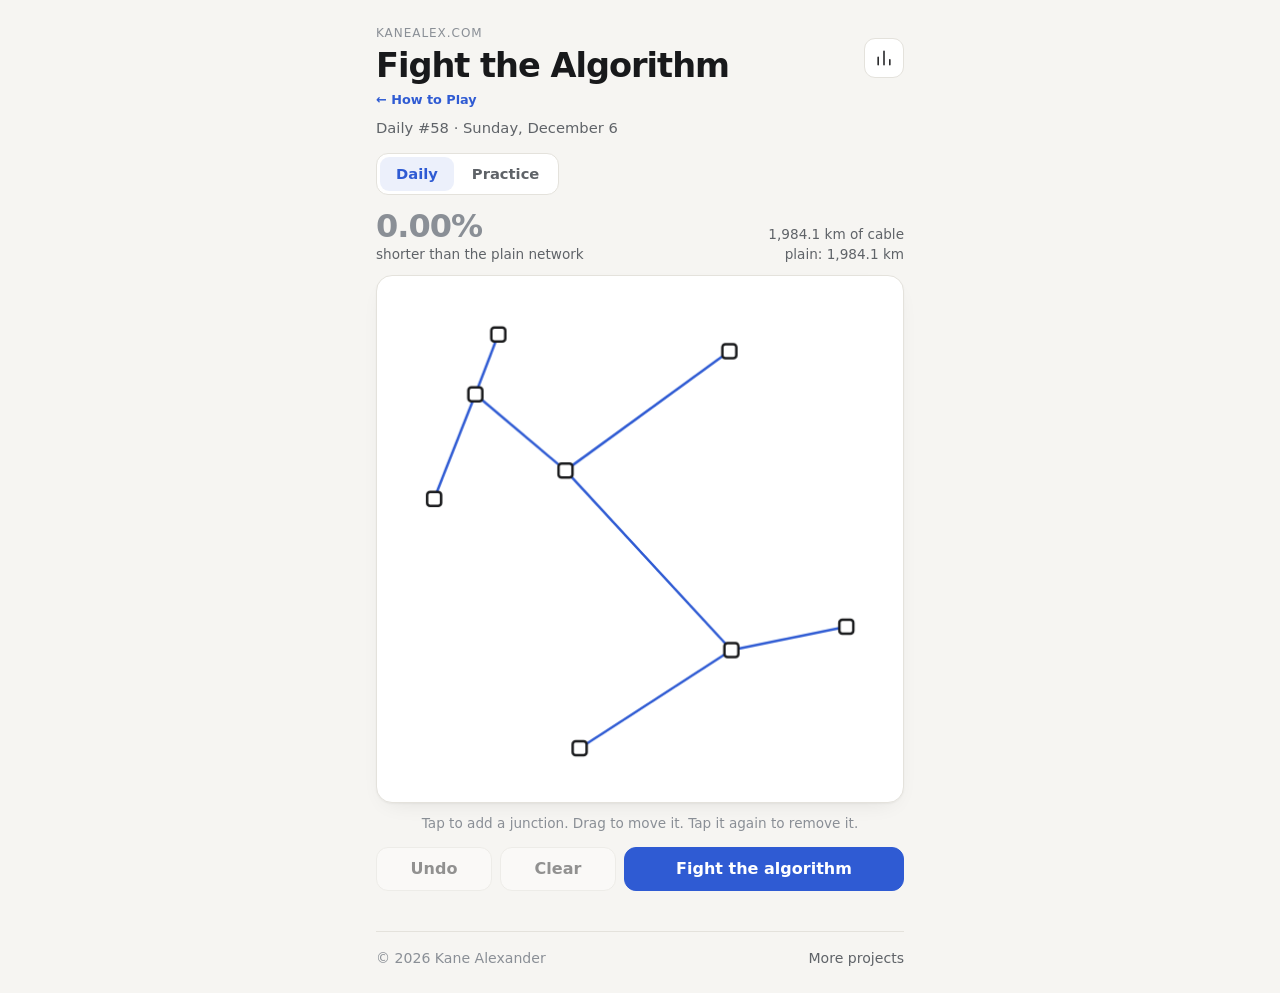
==== play.html @ f583071f "Add Semantic Drift style How to Play link to the game Co-Authored-By: Claude Opus 5.5 (1M context) <" ====
<!doctype html>
<html lang="en">
<head>
<meta charset="utf-8">
<meta name="viewport" content="width=device-width, initial-scale=1, viewport-fit=cover">
<title>Fight the Algorithm</title>
<meta name="description" content="A daily puzzle: connect the towns with as little cable as you can, then see if you beat a genetic algorithm.">
<link rel="canonical" href="https://fight.kanealex.com/play.html">
<meta name="theme-color" content="#f6f5f2" media="(prefers-color-scheme: light)">
<meta name="theme-color" content="#111214" media="(prefers-color-scheme: dark)">
<meta property="og:type" content="website">
<meta property="og:url" content="https://fight.kanealex.com/">
<meta property="og:title" content="Fight the Algorithm">
<meta property="og:description" content="Connect the towns with less cable than a genetic algorithm. A new puzzle every day.">
<meta name="twitter:card" content="summary">
<meta name="twitter:title" content="Fight the Algorithm">
<meta name="twitter:description" content="Connect the towns with less cable than a genetic algorithm. A new puzzle every day.">
<link rel="icon" href="data:image/svg+xml,%3Csvg xmlns='http://www.w3.org/2000/svg' viewBox='0 0 64 64'%3E%3Crect width='64' height='64' rx='16' fill='%232f5bd3'/%3E%3Cg stroke='%23fff' stroke-width='4' stroke-linecap='round'%3E%3Cpath d='M32 34L16 18M32 34L48 18M32 34V50'/%3E%3C/g%3E%3Ccircle cx='32' cy='34' r='5' fill='%23fff'/%3E%3C/svg%3E">
<link rel="stylesheet" href="style.css">
</head>
<body>
<main>
  <header class="top">
    <div>
      <a class="home" href="https://kanealex.com">kanealex.com</a>
      <h1>Fight the Algorithm</h1>
      <a href="index.html" id="howToPlayLink">&larr; How to Play</a>
      <p class="sub" id="subtitle">&nbsp;</p>
    </div>
    <div class="top-actions">
      <button class="icon-btn" id="statsBtn" aria-label="Statistics" title="Statistics">
        <svg viewBox="0 0 24 24"><path d="M5 20V11M12 20V4M19 20v-6"/></svg>
      </button>
    </div>
  </header>

  <nav class="modes" role="tablist" aria-label="Mode">
    <button role="tab" id="modeDaily" aria-selected="true">Daily</button>
    <button role="tab" id="modePractice" aria-selected="false">Practice</button>
  </nav>

  <section class="score" aria-live="polite">
    <div class="score-main">
      <span class="score-value" id="scoreValue">0.00%</span>
      <span class="score-label" id="scoreLabel">shorter than the plain network</span>
    </div>
    <div class="score-side" id="scoreSide"></div>
  </section>

  <div class="board-wrap">
    <canvas id="board" aria-label="Puzzle board. Tap to add a junction, drag to move it, tap it again to remove it."></canvas>
  </div>

  <p class="hint" id="hint">Tap to add a junction. Drag to move it. Tap it again to remove it.</p>

  <div class="controls" id="playControls">
    <button class="btn" id="undoBtn">Undo</button>
    <button class="btn" id="clearBtn">Clear</button>
    <button class="btn primary" id="fightBtn">Fight the algorithm</button>
  </div>

  <section class="result" id="result" hidden>
    <h2 id="resultTitle"></h2>
    <div class="versus">
      <div class="side you"><span class="who">Your cable</span><span class="pct" id="youLen"></span><span class="sub-pct" id="youPct"></span></div>
      <div class="side algo"><span class="who">Algorithm's cable</span><span class="pct" id="algoLen"></span><span class="sub-pct" id="algoPct"></span></div>
    </div>
    <canvas id="chart" height="90" aria-hidden="true"></canvas>
    <p class="best" id="bestKnown"></p>
    <div class="views" role="group" aria-label="Show network">
      <button id="viewYou" aria-pressed="false">Yours</button>
      <button id="viewAlgo" aria-pressed="true">Algorithm</button>
    </div>
    <div class="controls">
      <button class="btn primary" id="shareBtn">Share result</button>
      <button class="btn" id="nextBtn" hidden>New puzzle</button>
    </div>
    <p class="next-daily" id="nextDaily"></p>
  </section>

  <footer>
    <span>&copy; <span id="year">2026</span> Kane Alexander</span>
    <a href="https://kanealex.com">More projects</a>
  </footer>
</main>

<dialog id="statsDialog">
  <form method="dialog">
    <h2>Statistics</h2>
    <div class="stats" id="stats"></div>
    <p class="muted small">Daily puzzles only. Saved on this device.</p>
    <button class="btn primary" value="close">Close</button>
  </form>
</dialog>

<div class="toast" id="toast" role="status" hidden></div>

<script type="module" src="js/app.js"></script>
<script data-goatcounter="https://kanealex.goatcounter.com/count" async src="//gc.zgo.at/count.js"></script>
</body>
</html>
---- style.css ----
:root {
  --bg: #f6f5f2; --fg: #18191b; --muted: #5f6368; --faint: #8a8f96;
  --card: #ffffff; --border: #e4e2dc; --border-strong: #d2cfc7;
  --accent: #2f5bd3; --accent-soft: rgba(47, 91, 211, .09);
  --algo: #d0661f; --algo-soft: rgba(208, 102, 31, .1);
  --win: #1f8a4c; --lose: #c2412d;
  --board: #ffffff; --line: #18191b; --ghost: rgba(24, 25, 27, .16);
  --shadow: 0 1px 2px rgba(0,0,0,.04), 0 8px 24px -12px rgba(0,0,0,.12);
}
@media (prefers-color-scheme: dark) {
  :root {
    --bg: #111214; --fg: #ececec; --muted: #a2a6ad; --faint: #757a82;
    --card: #191b1e; --border: #26292d; --border-strong: #353a40;
    --accent: #84a6ff; --accent-soft: rgba(132, 166, 255, .1);
    --algo: #f0965a; --algo-soft: rgba(240, 150, 90, .12);
    --win: #5fcf8e; --lose: #ff8a75;
    --board: #191b1e; --line: #ececec; --ghost: rgba(236, 236, 236, .16);
    --shadow: 0 1px 2px rgba(0,0,0,.3), 0 12px 32px -16px rgba(0,0,0,.6);
  }
}
* { box-sizing: border-box; }
[hidden] { display: none !important; }
html { -webkit-text-size-adjust: 100%; }
body {
  margin: 0; background: var(--bg); color: var(--fg);
  font: 16px/1.5 system-ui, -apple-system, "Segoe UI", Roboto, sans-serif;
  -webkit-font-smoothing: antialiased;
}
a { color: var(--accent); }
button { font: inherit; color: inherit; }
main {
  max-width: 560px; margin: 0 auto;
  padding: max(20px, env(safe-area-inset-top)) 16px max(24px, env(safe-area-inset-bottom));
}

.top { display: flex; justify-content: space-between; align-items: flex-start; gap: 12px; margin-bottom: 14px; }
.home {
  font-size: .75rem; letter-spacing: .08em; text-transform: uppercase;
  color: var(--faint); text-decoration: none;
}
.home:hover { color: var(--fg); }
h1 { font-size: clamp(1.6rem, 6vw, 2.1rem); line-height: 1.1; margin: 4px 0 2px; letter-spacing: -0.03em; }
#howToPlayLink { display: inline-block; margin: 2px 0 8px; font-size: .8rem; font-weight: 700; color: var(--accent); text-decoration: none; }
#howToPlayLink:hover { text-decoration: underline; }
.sub { margin: 0; color: var(--muted); font-size: .92rem; }
.top-actions { display: flex; gap: 6px; padding-top: 18px; }
.icon-btn {
  width: 40px; height: 40px; border-radius: 11px; border: 1px solid var(--border);
  background: var(--card); display: grid; place-items: center; cursor: pointer; color: inherit;
}
.icon-btn:hover { border-color: var(--border-strong); }
.icon-btn svg { width: 20px; height: 20px; fill: none; stroke: currentColor; stroke-width: 1.8; stroke-linecap: round; stroke-linejoin: round; }

.modes {
  display: inline-flex; padding: 3px; gap: 2px; margin-bottom: 14px;
  background: var(--card); border: 1px solid var(--border); border-radius: 12px;
}
.modes button {
  border: 0; background: none; padding: 6px 16px; border-radius: 9px; cursor: pointer;
  color: var(--muted); font-size: .92rem; font-weight: 600;
}
.modes button[aria-selected="true"] { background: var(--accent-soft); color: var(--accent); }

.score { display: flex; justify-content: space-between; align-items: flex-end; gap: 12px; margin-bottom: 10px; min-height: 52px; }
.score-main { display: flex; flex-direction: column; }
.score-value { font-size: 2rem; font-weight: 700; letter-spacing: -0.03em; line-height: 1.1; font-variant-numeric: tabular-nums; }
.score-label, .score-side { color: var(--muted); font-size: .85rem; }
.score-side { white-space: nowrap; }
.score-side { text-align: right; font-variant-numeric: tabular-nums; }

.board-wrap { position: relative; }
#board {
  display: block; width: 100%; aspect-ratio: 1; border-radius: 16px;
  background: var(--board); border: 1px solid var(--border); box-shadow: var(--shadow);
  touch-action: none; cursor: crosshair; user-select: none; -webkit-user-select: none;
}
#board.locked { cursor: default; }
.hint { color: var(--faint); font-size: .85rem; margin: 10px 0 14px; text-align: center; min-height: 1.3em; }

.controls { display: flex; gap: 8px; flex-wrap: wrap; }
.btn {
  flex: 1 1 auto; min-height: 44px; padding: 0 16px; border-radius: 12px; cursor: pointer;
  border: 1px solid var(--border); background: var(--card); font-weight: 600;
}
.btn:hover { border-color: var(--border-strong); }
.btn.primary { background: var(--accent); border-color: var(--accent); color: #fff; flex-grow: 2; }
@media (prefers-color-scheme: dark) { .btn.primary { color: #0d1020; } }
.btn:disabled { opacity: .45; cursor: default; }

.result {
  margin-top: 14px; padding: 18px; border-radius: 16px;
  background: var(--card); border: 1px solid var(--border); box-shadow: var(--shadow);
}
.result h2 { margin: 0 0 12px; font-size: 1.3rem; letter-spacing: -0.02em; }
.result h2.win { color: var(--win); }
.result h2.lose { color: var(--lose); }
.versus { display: grid; grid-template-columns: 1fr 1fr; gap: 10px; margin-bottom: 12px; }
.side { padding: 10px 12px; border-radius: 12px; display: flex; flex-direction: column; }
.side.you { background: var(--accent-soft); }
.side.algo { background: var(--algo-soft); }
.who { font-size: .8rem; color: var(--muted); font-weight: 600; }
.side .pct { font-size: 1.4rem; font-weight: 700; font-variant-numeric: tabular-nums; }
.side .sub-pct { font-size: .8rem; color: var(--muted); font-variant-numeric: tabular-nums; }
.side.lead { box-shadow: inset 0 0 0 2px currentColor; }
.side.you.lead { color: var(--accent); }
.side.algo.lead { color: var(--algo); }
.side.you .pct { color: var(--accent); }
.side.algo .pct { color: var(--algo); }
#chart { display: block; width: 100%; height: 90px; }
.best { color: var(--muted); font-size: .85rem; margin: 8px 0 12px; }
.views { display: inline-flex; gap: 2px; padding: 3px; border: 1px solid var(--border); border-radius: 11px; margin-bottom: 14px; }
.views button { border: 0; background: none; padding: 4px 14px; border-radius: 8px; cursor: pointer; color: var(--muted); font-size: .88rem; font-weight: 600; }
.views button[aria-pressed="true"] { background: var(--bg); color: var(--fg); }
.next-daily { color: var(--faint); font-size: .85rem; margin: 12px 0 0; text-align: center; }
.next-daily:empty { display: none; }

footer {
  margin-top: 40px; padding-top: 16px; border-top: 1px solid var(--border);
  display: flex; justify-content: space-between; gap: 8px; color: var(--faint); font-size: .88rem;
}
footer a { color: var(--muted); text-decoration: none; }
footer a:hover { color: var(--fg); text-decoration: underline; }

dialog {
  width: min(480px, calc(100vw - 32px)); max-height: calc(100dvh - 48px); overflow: auto;
  border: 1px solid var(--border); border-radius: 16px; padding: 22px;
  background: var(--card); color: var(--fg); box-shadow: var(--shadow);
}
dialog::backdrop { background: rgba(0, 0, 0, .45); }
dialog h2 { margin: 0 0 10px; font-size: 1.25rem; }
dialog h3 { margin: 18px 0 6px; font-size: 1rem; }
dialog p { margin: 0 0 10px; color: var(--muted); font-size: .95rem; }
dialog .btn { width: 100%; margin-top: 8px; }
.stats { display: grid; grid-template-columns: repeat(4, 1fr); gap: 8px; margin: 6px 0 14px; text-align: center; }
.stats b { display: block; font-size: 1.6rem; font-variant-numeric: tabular-nums; }
.stats span { font-size: .75rem; color: var(--muted); }
.muted { color: var(--muted); }
.small { font-size: .82rem; }

.toast {
  position: fixed; left: 50%; bottom: max(24px, env(safe-area-inset-bottom)); transform: translateX(-50%);
  background: var(--fg); color: var(--bg); padding: 8px 16px; border-radius: 999px; font-size: .9rem; font-weight: 600;
}

:focus-visible { outline: 2px solid var(--accent); outline-offset: 2px; }
@media (prefers-reduced-motion: reduce) { * { transition: none !important; } }
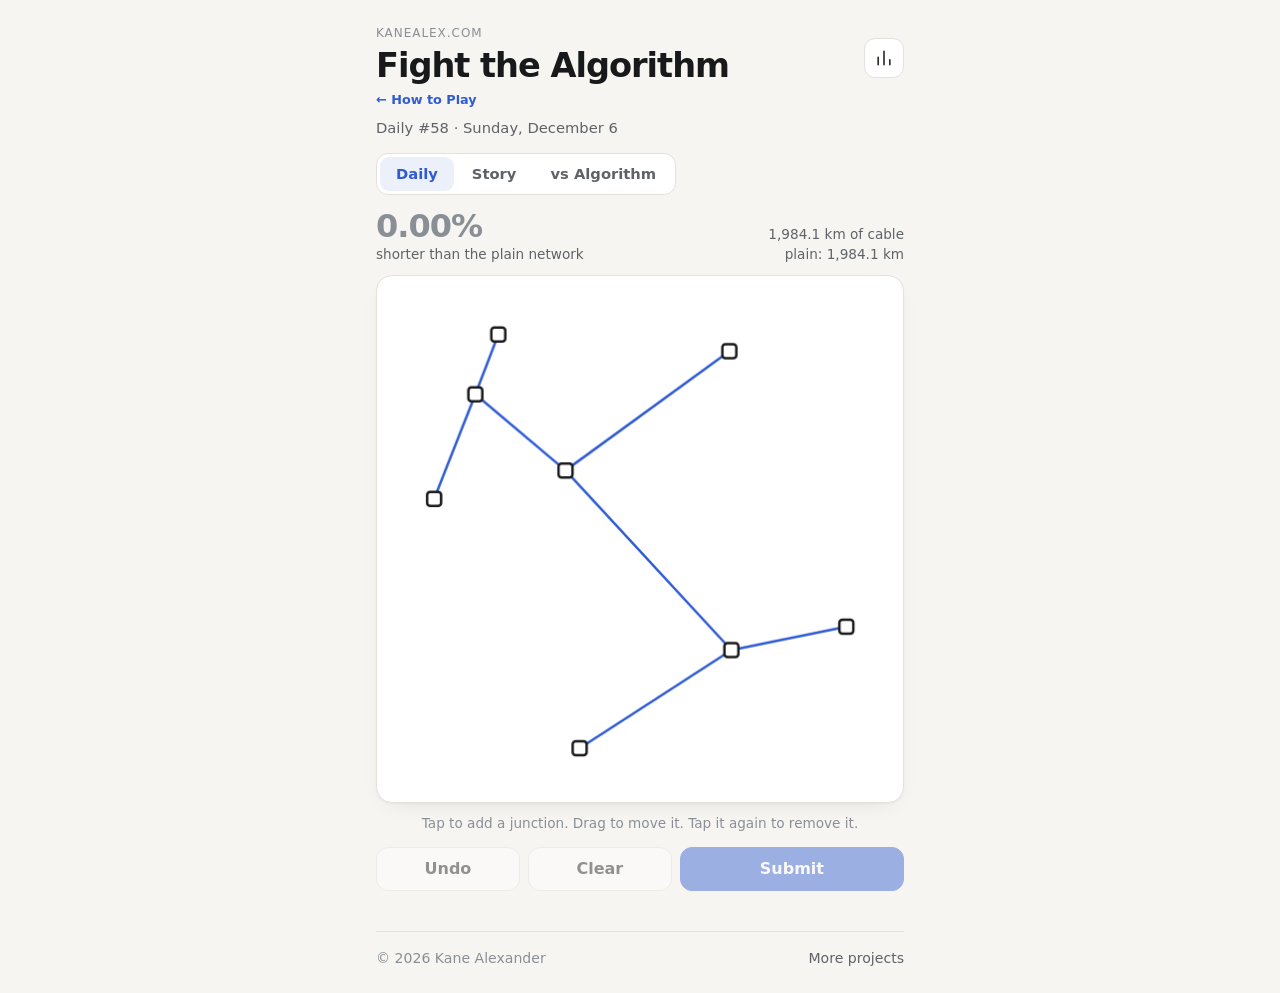
==== commit ce39bbc4: "Three modes: Daily (ranked), Story (24 levels), vs Algorithm (3 difficulties) Co-Authored-By: Claude" ====
--- a/play.html
+++ b/play.html
@@ -35,9 +35,30 @@
   </header>
 
   <nav class="modes" role="tablist" aria-label="Mode">
-    <button role="tab" id="modeDaily" aria-selected="true">Daily</button>
-    <button role="tab" id="modePractice" aria-selected="false">Practice</button>
+    <button role="tab" id="modeDaily" data-mode="daily" aria-selected="true">Daily</button>
+    <button role="tab" id="modeStory" data-mode="story" aria-selected="false">Story</button>
+    <button role="tab" id="modeVersus" data-mode="versus" aria-selected="false">vs Algorithm</button>
   </nav>
+
+  <section class="mode-bar" id="storyBar" hidden>
+    <div class="mode-bar-main">
+      <span class="level-name" id="levelName"></span>
+      <span class="goal" id="goalText"></span>
+    </div>
+    <div class="mode-bar-side">
+      <span class="stars" id="levelStars" aria-label="Stars"></span>
+      <button class="btn small" id="levelsBtn">Levels</button>
+    </div>
+  </section>
+
+  <section class="mode-bar" id="versusBar" hidden>
+    <div class="segmented" role="group" aria-label="Algorithm difficulty" id="difficulty">
+      <button data-difficulty="easy">Easy</button>
+      <button data-difficulty="normal">Normal</button>
+      <button data-difficulty="hard">Hard</button>
+    </div>
+    <button class="btn small" id="newPuzzleBtn">New puzzle</button>
+  </section>
 
   <section class="score" aria-live="polite">
     <div class="score-main">
@@ -53,27 +74,31 @@
 
   <p class="hint" id="hint">Tap to add a junction. Drag to move it. Tap it again to remove it.</p>
 
+  <div class="banner" id="storyBanner" hidden></div>
+
   <div class="controls" id="playControls">
     <button class="btn" id="undoBtn">Undo</button>
     <button class="btn" id="clearBtn">Clear</button>
-    <button class="btn primary" id="fightBtn">Fight the algorithm</button>
+    <button class="btn primary" id="primaryBtn">Submit</button>
   </div>
 
   <section class="result" id="result" hidden>
     <h2 id="resultTitle"></h2>
+    <p class="result-sub" id="resultSub"></p>
+    <div class="meter" id="meter" hidden><div class="meter-fill" id="meterFill"></div></div>
     <div class="versus">
       <div class="side you"><span class="who">Your cable</span><span class="pct" id="youLen"></span><span class="sub-pct" id="youPct"></span></div>
-      <div class="side algo"><span class="who">Algorithm's cable</span><span class="pct" id="algoLen"></span><span class="sub-pct" id="algoPct"></span></div>
+      <div class="side other" id="otherSide"><span class="who" id="otherWho"></span><span class="pct" id="otherLen"></span><span class="sub-pct" id="otherPct"></span></div>
     </div>
     <canvas id="chart" height="90" aria-hidden="true"></canvas>
     <p class="best" id="bestKnown"></p>
     <div class="views" role="group" aria-label="Show network">
       <button id="viewYou" aria-pressed="false">Yours</button>
-      <button id="viewAlgo" aria-pressed="true">Algorithm</button>
+      <button id="viewOther" aria-pressed="true"></button>
     </div>
     <div class="controls">
       <button class="btn primary" id="shareBtn">Share result</button>
-      <button class="btn" id="nextBtn" hidden>New puzzle</button>
+      <button class="btn" id="againBtn" hidden>New puzzle</button>
     </div>
     <p class="next-daily" id="nextDaily"></p>
   </section>
@@ -87,12 +112,25 @@
 <dialog id="statsDialog">
   <form method="dialog">
     <h2>Statistics</h2>
-    <div class="stats" id="stats"></div>
-    <p class="muted small">Daily puzzles only. Saved on this device.</p>
+    <h3>Daily</h3>
+    <div class="stats" id="dailyStats"></div>
+    <h3>Story</h3>
+    <div class="stats" id="storyStats"></div>
+    <h3>vs Algorithm</h3>
+    <div class="stats" id="versusStats"></div>
+    <p class="muted small">Saved on this device.</p>
     <button class="btn primary" value="close">Close</button>
   </form>
 </dialog>
 
+<dialog id="levelsDialog">
+  <form method="dialog">
+    <h2>Story levels</h2>
+    <p>Meet each level's goal to unlock the next. Get closer to the best known network for more stars.</p>
+    <div class="levels" id="levelGrid"></div>
+    <button class="btn" value="close">Close</button>
+  </form>
+</dialog>
 <div class="toast" id="toast" role="status" hidden></div>
 
 <script type="module" src="js/app.js"></script>
--- a/style.css
+++ b/style.css
@@ -3,7 +3,7 @@
   --card: #ffffff; --border: #e4e2dc; --border-strong: #d2cfc7;
   --accent: #2f5bd3; --accent-soft: rgba(47, 91, 211, .09);
   --algo: #d0661f; --algo-soft: rgba(208, 102, 31, .1);
-  --win: #1f8a4c; --lose: #c2412d;
+  --win: #1f8a4c; --win-soft: rgba(31, 138, 76, .1); --lose: #c2412d; --star: #e0a100;
   --board: #ffffff; --line: #18191b; --ghost: rgba(24, 25, 27, .16);
   --shadow: 0 1px 2px rgba(0,0,0,.04), 0 8px 24px -12px rgba(0,0,0,.12);
 }
@@ -13,7 +13,7 @@
     --card: #191b1e; --border: #26292d; --border-strong: #353a40;
     --accent: #84a6ff; --accent-soft: rgba(132, 166, 255, .1);
     --algo: #f0965a; --algo-soft: rgba(240, 150, 90, .12);
-    --win: #5fcf8e; --lose: #ff8a75;
+    --win: #5fcf8e; --win-soft: rgba(95, 207, 142, .12); --lose: #ff8a75; --star: #ffc93c;
     --board: #191b1e; --line: #ececec; --ghost: rgba(236, 236, 236, .16);
     --shadow: 0 1px 2px rgba(0,0,0,.3), 0 12px 32px -16px rgba(0,0,0,.6);
   }
@@ -61,6 +61,28 @@
 }
 .modes button[aria-selected="true"] { background: var(--accent-soft); color: var(--accent); }
 
+.mode-bar {
+  display: flex; justify-content: space-between; align-items: center; gap: 10px; flex-wrap: wrap;
+  margin: -4px 0 14px; padding: 10px 12px; border-radius: 12px; background: var(--card); border: 1px solid var(--border);
+}
+.mode-bar-main { display: flex; flex-direction: column; min-width: 0; }
+.mode-bar-side { display: flex; align-items: center; gap: 10px; }
+.level-name { font-weight: 700; }
+.goal { color: var(--muted); font-size: .88rem; font-variant-numeric: tabular-nums; }
+.goal b { color: var(--fg); }
+.goal .over { color: var(--lose); }
+.stars { color: var(--star); letter-spacing: 2px; font-size: 1.05rem; }
+.stars .off { color: var(--border-strong); }
+.btn.small { flex: none; min-height: 34px; padding: 0 12px; font-size: .88rem; border-radius: 10px; }
+.segmented { display: inline-flex; gap: 2px; padding: 3px; border: 1px solid var(--border); border-radius: 11px; }
+.segmented button { border: 0; background: none; padding: 4px 12px; border-radius: 8px; cursor: pointer; color: var(--muted); font-size: .88rem; font-weight: 600; }
+.segmented button[aria-pressed="true"] { background: var(--algo-soft); color: var(--algo); }
+.banner {
+  margin: 0 0 12px; padding: 12px 14px; border-radius: 12px; background: var(--win-soft); color: var(--fg);
+  display: flex; justify-content: space-between; align-items: center; gap: 10px; flex-wrap: wrap; font-size: .94rem;
+}
+.banner b { color: var(--win); }
+.banner .stars { font-size: 1.15rem; }
 .score { display: flex; justify-content: space-between; align-items: flex-end; gap: 12px; margin-bottom: 10px; min-height: 52px; }
 .score-main { display: flex; flex-direction: column; }
 .score-value { font-size: 2rem; font-weight: 700; letter-spacing: -0.03em; line-height: 1.1; font-variant-numeric: tabular-nums; }
@@ -91,21 +113,28 @@
   margin-top: 14px; padding: 18px; border-radius: 16px;
   background: var(--card); border: 1px solid var(--border); box-shadow: var(--shadow);
 }
+.result-sub { margin: -6px 0 10px; color: var(--muted); font-size: .92rem; }
+.result-sub:empty { display: none; }
+.meter { height: 10px; border-radius: 999px; background: var(--bg); border: 1px solid var(--border); overflow: hidden; margin-bottom: 14px; }
+.meter-fill { height: 100%; background: var(--win); border-radius: 999px; }
 .result h2 { margin: 0 0 12px; font-size: 1.3rem; letter-spacing: -0.02em; }
 .result h2.win { color: var(--win); }
 .result h2.lose { color: var(--lose); }
 .versus { display: grid; grid-template-columns: 1fr 1fr; gap: 10px; margin-bottom: 12px; }
 .side { padding: 10px 12px; border-radius: 12px; display: flex; flex-direction: column; }
 .side.you { background: var(--accent-soft); }
-.side.algo { background: var(--algo-soft); }
+.side.other { background: var(--algo-soft); }
+.side.other.best { background: var(--win-soft); }
 .who { font-size: .8rem; color: var(--muted); font-weight: 600; }
 .side .pct { font-size: 1.4rem; font-weight: 700; font-variant-numeric: tabular-nums; }
 .side .sub-pct { font-size: .8rem; color: var(--muted); font-variant-numeric: tabular-nums; }
 .side.lead { box-shadow: inset 0 0 0 2px currentColor; }
 .side.you.lead { color: var(--accent); }
-.side.algo.lead { color: var(--algo); }
+.side.other.lead { color: var(--algo); }
+.side.other.best.lead { color: var(--win); }
 .side.you .pct { color: var(--accent); }
-.side.algo .pct { color: var(--algo); }
+.side.other .pct { color: var(--algo); }
+.side.other.best .pct { color: var(--win); }
 #chart { display: block; width: 100%; height: 90px; }
 .best { color: var(--muted); font-size: .85rem; margin: 8px 0 12px; }
 .views { display: inline-flex; gap: 2px; padding: 3px; border: 1px solid var(--border); border-radius: 11px; margin-bottom: 14px; }
@@ -131,6 +160,14 @@
 dialog h3 { margin: 18px 0 6px; font-size: 1rem; }
 dialog p { margin: 0 0 10px; color: var(--muted); font-size: .95rem; }
 dialog .btn { width: 100%; margin-top: 8px; }
+.levels { display: grid; grid-template-columns: repeat(4, 1fr); gap: 8px; margin: 6px 0 12px; }
+.levels button {
+  aspect-ratio: 1; border-radius: 12px; border: 1px solid var(--border); background: var(--bg); cursor: pointer;
+  display: flex; flex-direction: column; align-items: center; justify-content: center; gap: 2px; font-weight: 700; font-size: 1.05rem;
+}
+.levels button.current { border-color: var(--accent); box-shadow: inset 0 0 0 1px var(--accent); }
+.levels button:disabled { opacity: .4; cursor: default; }
+.levels .stars { font-size: .72rem; letter-spacing: 0; }
 .stats { display: grid; grid-template-columns: repeat(4, 1fr); gap: 8px; margin: 6px 0 14px; text-align: center; }
 .stats b { display: block; font-size: 1.6rem; font-variant-numeric: tabular-nums; }
 .stats span { font-size: .75rem; color: var(--muted); }
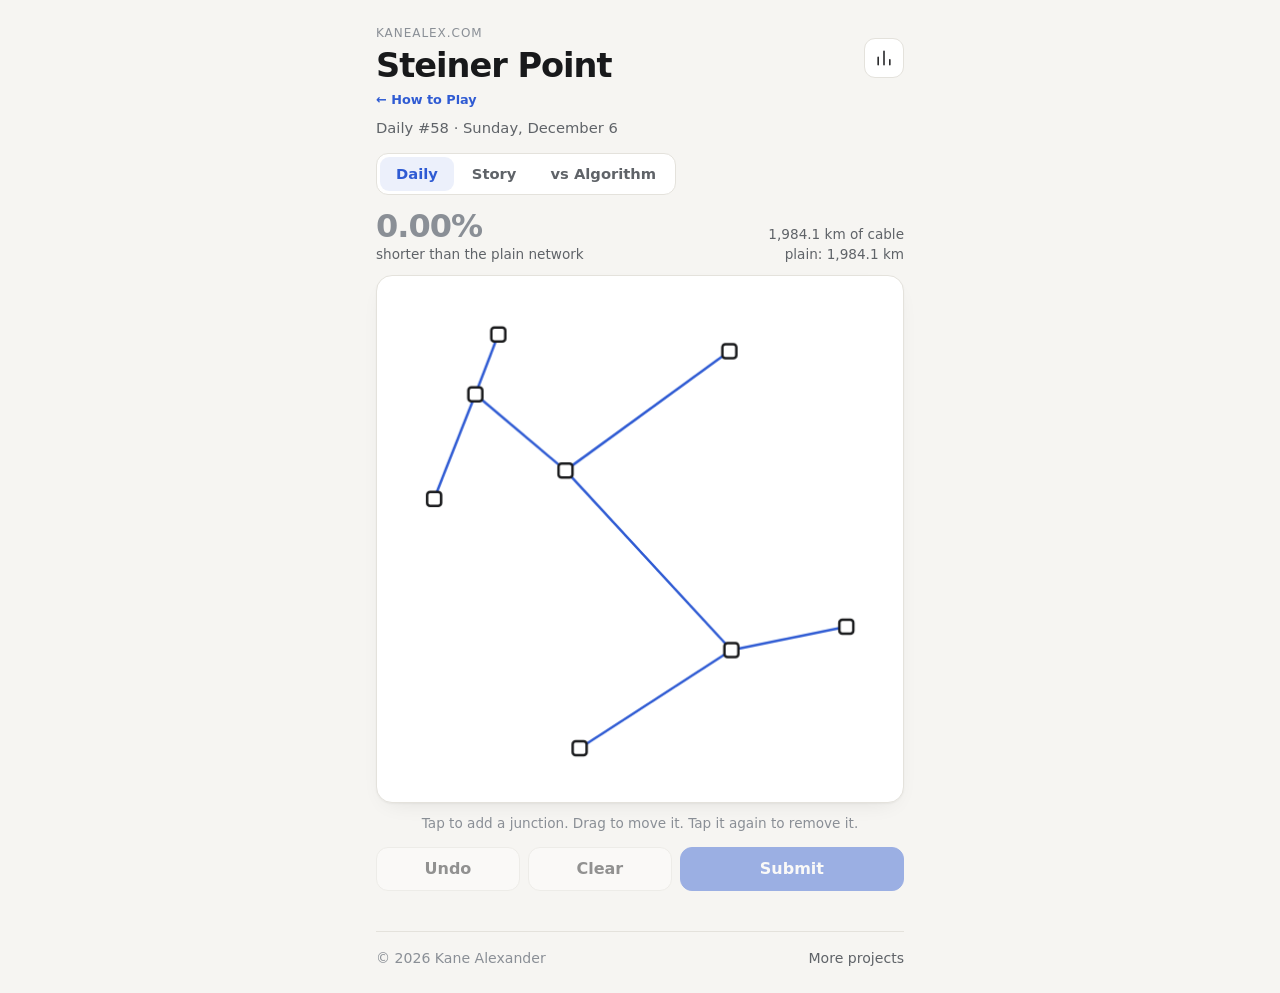
==== commit 748bcaf1: "Rename to Steiner Point (steiner.kanealex.com) Co-Authored-By: Claude Opus 5.5 (1M context) <noreply" ====
--- a/play.html
+++ b/play.html
@@ -3,17 +3,17 @@
 <head>
 <meta charset="utf-8">
 <meta name="viewport" content="width=device-width, initial-scale=1, viewport-fit=cover">
-<title>Fight the Algorithm</title>
+<title>Steiner Point</title>
 <meta name="description" content="A daily puzzle: connect the towns with as little cable as you can, then see if you beat a genetic algorithm.">
-<link rel="canonical" href="https://fight.kanealex.com/play.html">
+<link rel="canonical" href="https://steiner.kanealex.com/play.html">
 <meta name="theme-color" content="#f6f5f2" media="(prefers-color-scheme: light)">
 <meta name="theme-color" content="#111214" media="(prefers-color-scheme: dark)">
 <meta property="og:type" content="website">
-<meta property="og:url" content="https://fight.kanealex.com/">
-<meta property="og:title" content="Fight the Algorithm">
+<meta property="og:url" content="https://steiner.kanealex.com/">
+<meta property="og:title" content="Steiner Point">
 <meta property="og:description" content="Connect the towns with less cable than a genetic algorithm. A new puzzle every day.">
 <meta name="twitter:card" content="summary">
-<meta name="twitter:title" content="Fight the Algorithm">
+<meta name="twitter:title" content="Steiner Point">
 <meta name="twitter:description" content="Connect the towns with less cable than a genetic algorithm. A new puzzle every day.">
 <link rel="icon" href="data:image/svg+xml,%3Csvg xmlns='http://www.w3.org/2000/svg' viewBox='0 0 64 64'%3E%3Crect width='64' height='64' rx='16' fill='%232f5bd3'/%3E%3Cg stroke='%23fff' stroke-width='4' stroke-linecap='round'%3E%3Cpath d='M32 34L16 18M32 34L48 18M32 34V50'/%3E%3C/g%3E%3Ccircle cx='32' cy='34' r='5' fill='%23fff'/%3E%3C/svg%3E">
 <link rel="stylesheet" href="style.css">
@@ -23,7 +23,7 @@
   <header class="top">
     <div>
       <a class="home" href="https://kanealex.com">kanealex.com</a>
-      <h1>Fight the Algorithm</h1>
+      <h1>Steiner Point</h1>
       <a href="index.html" id="howToPlayLink">&larr; How to Play</a>
       <p class="sub" id="subtitle">&nbsp;</p>
     </div>
--- a/style.css
+++ b/style.css
@@ -82,6 +82,8 @@
   display: flex; justify-content: space-between; align-items: center; gap: 10px; flex-wrap: wrap; font-size: .94rem;
 }
 .banner b { color: var(--win); }
+.banner.fail { background: var(--algo-soft); }
+.banner.fail b { color: var(--algo); }
 .banner .stars { font-size: 1.15rem; }
 .score { display: flex; justify-content: space-between; align-items: flex-end; gap: 12px; margin-bottom: 10px; min-height: 52px; }
 .score-main { display: flex; flex-direction: column; }
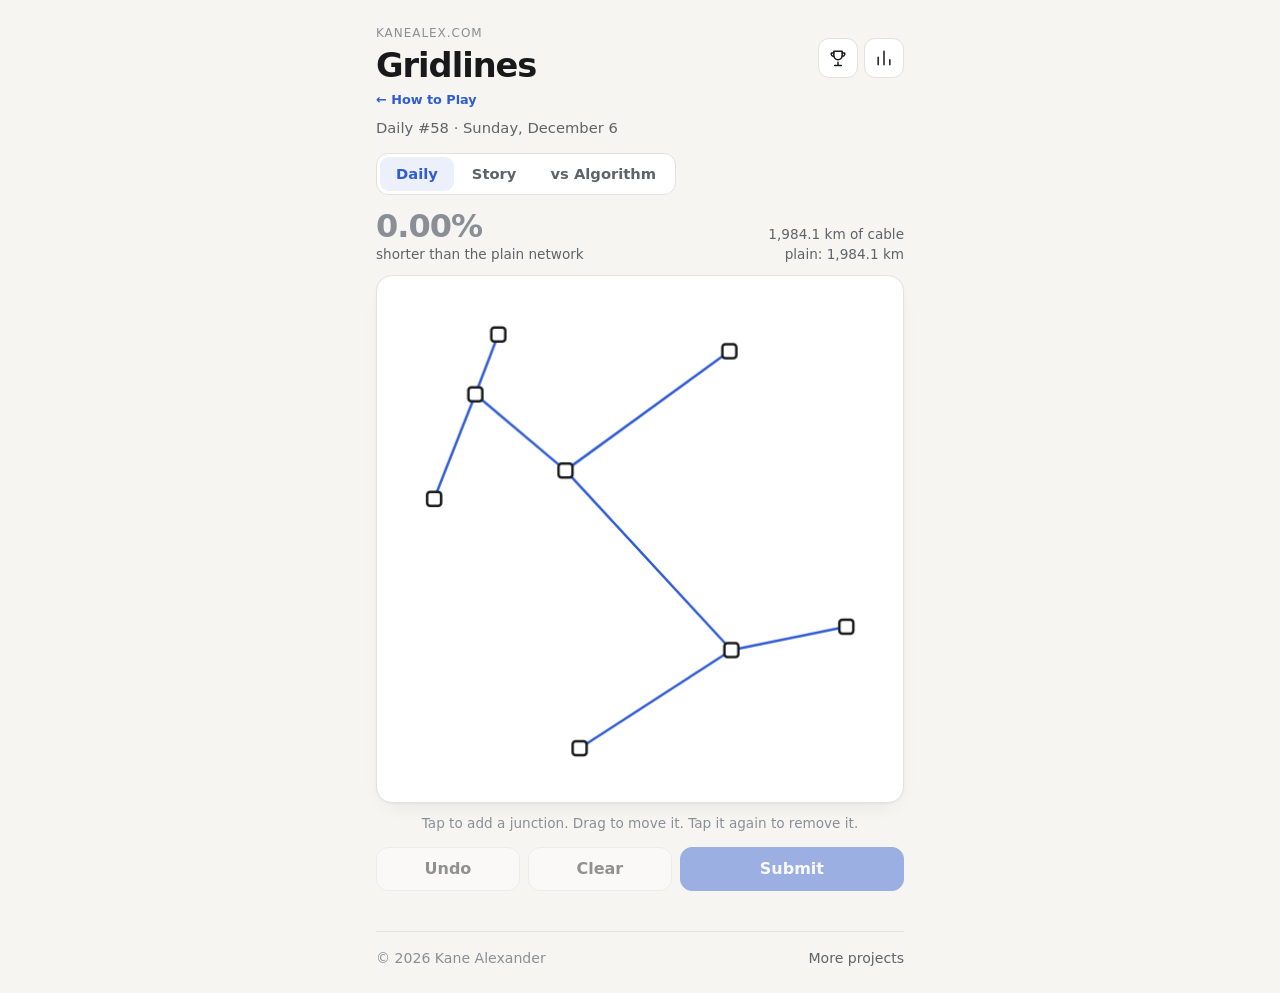
==== commit 14317991: "Add Semantic Drift-style leaderboard and daily rank; rename to Gridlines Co-Authored-By: Claude Opus" ====
--- a/play.html
+++ b/play.html
@@ -3,17 +3,17 @@
 <head>
 <meta charset="utf-8">
 <meta name="viewport" content="width=device-width, initial-scale=1, viewport-fit=cover">
-<title>Steiner Point</title>
+<title>Gridlines</title>
 <meta name="description" content="A daily puzzle: connect the towns with as little cable as you can, then see if you beat a genetic algorithm.">
-<link rel="canonical" href="https://steiner.kanealex.com/play.html">
+<link rel="canonical" href="https://gridlines.kanealex.com/play.html">
 <meta name="theme-color" content="#f6f5f2" media="(prefers-color-scheme: light)">
 <meta name="theme-color" content="#111214" media="(prefers-color-scheme: dark)">
 <meta property="og:type" content="website">
-<meta property="og:url" content="https://steiner.kanealex.com/">
-<meta property="og:title" content="Steiner Point">
+<meta property="og:url" content="https://gridlines.kanealex.com/">
+<meta property="og:title" content="Gridlines">
 <meta property="og:description" content="Connect the towns with less cable than a genetic algorithm. A new puzzle every day.">
 <meta name="twitter:card" content="summary">
-<meta name="twitter:title" content="Steiner Point">
+<meta name="twitter:title" content="Gridlines">
 <meta name="twitter:description" content="Connect the towns with less cable than a genetic algorithm. A new puzzle every day.">
 <link rel="icon" href="data:image/svg+xml,%3Csvg xmlns='http://www.w3.org/2000/svg' viewBox='0 0 64 64'%3E%3Crect width='64' height='64' rx='16' fill='%232f5bd3'/%3E%3Cg stroke='%23fff' stroke-width='4' stroke-linecap='round'%3E%3Cpath d='M32 34L16 18M32 34L48 18M32 34V50'/%3E%3C/g%3E%3Ccircle cx='32' cy='34' r='5' fill='%23fff'/%3E%3C/svg%3E">
 <link rel="stylesheet" href="style.css">
@@ -23,11 +23,14 @@
   <header class="top">
     <div>
       <a class="home" href="https://kanealex.com">kanealex.com</a>
-      <h1>Steiner Point</h1>
+      <h1>Gridlines</h1>
       <a href="index.html" id="howToPlayLink">&larr; How to Play</a>
       <p class="sub" id="subtitle">&nbsp;</p>
     </div>
     <div class="top-actions">
+      <button class="icon-btn" id="leaderboardBtn" aria-label="Leaderboard" title="Leaderboard">
+        <svg viewBox="0 0 24 24"><path d="M8 21h8M12 17v4M7 4h10v5a5 5 0 0 1-10 0V4z"/><path d="M7 6H4a3 3 0 0 0 3 4M17 6h3a3 3 0 0 1-3 4"/></svg>
+      </button>
       <button class="icon-btn" id="statsBtn" aria-label="Statistics" title="Statistics">
         <svg viewBox="0 0 24 24"><path d="M5 20V11M12 20V4M19 20v-6"/></svg>
       </button>
@@ -85,6 +88,7 @@
   <section class="result" id="result" hidden>
     <h2 id="resultTitle"></h2>
     <p class="result-sub" id="resultSub"></p>
+    <p class="rank-note" id="dailyRankNote" hidden></p>
     <div class="meter" id="meter" hidden><div class="meter-fill" id="meterFill"></div></div>
     <div class="versus">
       <div class="side you"><span class="who">Your cable</span><span class="pct" id="youLen"></span><span class="sub-pct" id="youPct"></span></div>
@@ -111,15 +115,32 @@
 
 <dialog id="statsDialog">
   <form method="dialog">
-    <h2>Statistics</h2>
-    <h3>Daily</h3>
+    <div class="dialog-head"><h2>Stats</h2><button class="close" value="close" aria-label="Close">&#x2715;</button></div>
+    <p class="section-label">Daily</p>
     <div class="stats" id="dailyStats"></div>
-    <h3>Story</h3>
+    <p class="section-label">Rank distribution</p>
+    <div class="dist" id="rankDist"></div>
+    <p class="section-label">Last 5 weeks</p>
+    <div class="calendar" id="calendar"></div>
+    <div class="cal-legend" id="calLegend"></div>
+    <p class="section-label">Story</p>
     <div class="stats" id="storyStats"></div>
-    <h3>vs Algorithm</h3>
+    <p class="section-label">vs Algorithm</p>
     <div class="stats" id="versusStats"></div>
     <p class="muted small">Saved on this device.</p>
-    <button class="btn primary" value="close">Close</button>
+  </form>
+</dialog>
+
+<dialog id="leaderboardDialog">
+  <form method="dialog" id="leaderboardForm">
+    <div class="dialog-head"><h2>Leaderboard</h2><button class="close" value="close" aria-label="Close">&#x2715;</button></div>
+    <p>Based on your Daily results from the past 7 days. Each day is worth up to 100 points: the share of the best known saving your network found.</p>
+    <div class="name-row">
+      <input id="nicknameInput" type="text" maxlength="20" placeholder="Your name on the board (optional)" autocomplete="nickname">
+      <button type="button" class="btn small" id="nicknameSaveBtn">Save</button>
+    </div>
+    <p class="name-error" id="nicknameError" hidden></p>
+    <div class="board-list" id="leaderboardList"></div>
   </form>
 </dialog>
 
--- a/style.css
+++ b/style.css
@@ -170,8 +170,41 @@
 .levels button.current { border-color: var(--accent); box-shadow: inset 0 0 0 1px var(--accent); }
 .levels button:disabled { opacity: .4; cursor: default; }
 .levels .stars { font-size: .72rem; letter-spacing: 0; }
-.stats { display: grid; grid-template-columns: repeat(4, 1fr); gap: 8px; margin: 6px 0 14px; text-align: center; }
-.stats b { display: block; font-size: 1.6rem; font-variant-numeric: tabular-nums; }
+.dialog-head { display: flex; justify-content: space-between; align-items: center; margin-bottom: 8px; }
+.dialog-head h2 { margin: 0; }
+.close { border: 0; background: none; color: var(--muted); font-size: 1rem; cursor: pointer; padding: 4px 9px; border-radius: 8px; }
+.close:hover { color: var(--fg); background: var(--bg); }
+.section-label { font-size: .75rem !important; font-weight: 700; text-transform: uppercase; letter-spacing: .05em; color: var(--faint) !important; margin: 16px 0 8px !important; }
+.rank-note { margin: -4px 0 12px; font-size: .92rem; color: var(--fg); }
+.rank-note b { color: var(--accent); }
+.dist { display: flex; flex-direction: column; gap: 4px; }
+.dist-bar { display: grid; grid-template-columns: 7.5em 1fr; align-items: center; gap: 8px; font-size: .8rem; }
+.dist-label { color: var(--muted); white-space: nowrap; }
+.dist-fill { min-width: 1.6em; height: 20px; border-radius: 4px; display: flex; align-items: center; justify-content: flex-end; padding: 0 6px; box-sizing: border-box; color: #fff; font-weight: 700; font-variant-numeric: tabular-nums; font-size: .75rem; }
+.dist-fill.zero { background: var(--border) !important; color: var(--muted); }
+.calendar { display: grid; grid-template-columns: repeat(7, 1fr); gap: 4px; }
+.calendar span { aspect-ratio: 1; border-radius: 4px; background: var(--bg); border: 1px solid var(--border); }
+.calendar span.today { outline: 2px solid var(--accent); outline-offset: 1px; }
+.cal-legend { display: flex; flex-wrap: wrap; gap: 10px; margin-top: 8px; font-size: .75rem; color: var(--muted); }
+.cal-legend i { display: inline-block; width: 10px; height: 10px; border-radius: 3px; margin-right: 4px; vertical-align: -1px; }
+.name-row { display: flex; gap: 8px; margin: 10px 0; }
+.name-row .btn { flex: none; width: auto; margin-top: 0; }
+.name-row input {
+  flex: 1 1 auto; min-width: 0; padding: 8px 10px; border-radius: 10px; border: 1px solid var(--border);
+  background: var(--bg); color: var(--fg); font: inherit; font-size: .9rem;
+}
+.name-error { color: var(--lose) !important; font-size: .82rem !important; margin: -4px 0 8px !important; }
+.board-list { display: flex; flex-direction: column; }
+.lb-row { display: flex; justify-content: space-between; align-items: center; gap: 10px; padding: 8px 10px; margin: 0 -10px; border-radius: 8px; font-size: .94rem; }
+.lb-row.me { background: var(--accent-soft); }
+.lb-row .pos { display: inline-block; width: 30px; color: var(--muted); font-weight: 700; font-variant-numeric: tabular-nums; }
+.lb-row .pts { font-weight: 700; font-variant-numeric: tabular-nums; white-space: nowrap; }
+.lb-row .pts span { font-weight: 400; color: var(--muted); font-size: .8rem; }
+.lb-row .who-name { min-width: 0; overflow: hidden; text-overflow: ellipsis; white-space: nowrap; }
+.lb-divider { border-top: 1px solid var(--border); margin: 6px -10px; }
+.stats { display: grid; grid-template-columns: repeat(4, 1fr); gap: 8px; margin: 0; text-align: center; }
+.stats div { padding: 10px 4px; border-radius: 10px; background: var(--bg); border: 1px solid var(--border); }
+.stats b { display: block; font-size: 1.3rem; font-variant-numeric: tabular-nums; }
 .stats span { font-size: .75rem; color: var(--muted); }
 .muted { color: var(--muted); }
 .small { font-size: .82rem; }
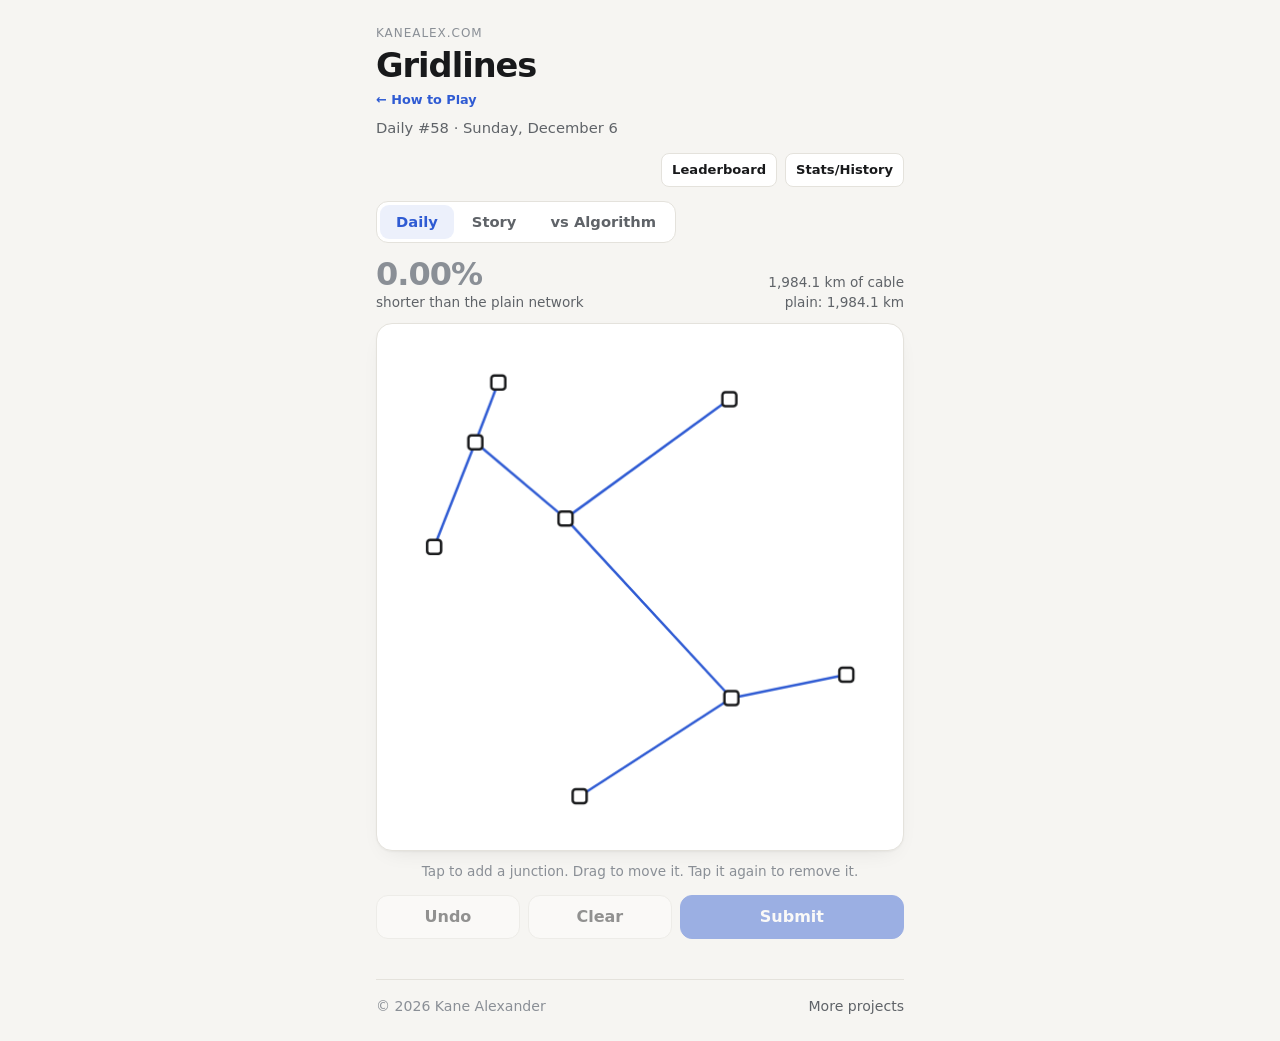
==== commit 41914b60: "Semantic Drift-style streak, Leaderboard and Stats/History row Co-Authored-By: Claude Opus 5.5 (1M c" ====
--- a/play.html
+++ b/play.html
@@ -27,15 +27,15 @@
       <a href="index.html" id="howToPlayLink">&larr; How to Play</a>
       <p class="sub" id="subtitle">&nbsp;</p>
     </div>
-    <div class="top-actions">
-      <button class="icon-btn" id="leaderboardBtn" aria-label="Leaderboard" title="Leaderboard">
-        <svg viewBox="0 0 24 24"><path d="M8 21h8M12 17v4M7 4h10v5a5 5 0 0 1-10 0V4z"/><path d="M7 6H4a3 3 0 0 0 3 4M17 6h3a3 3 0 0 1-3 4"/></svg>
-      </button>
-      <button class="icon-btn" id="statsBtn" aria-label="Statistics" title="Statistics">
-        <svg viewBox="0 0 24 24"><path d="M5 20V11M12 20V4M19 20v-6"/></svg>
-      </button>
-    </div>
   </header>
+
+  <div class="info-row">
+    <span id="streakBadge" class="streak"></span>
+    <span class="info-actions">
+      <button type="button" id="leaderboardBtn" class="toggle-btn">Leaderboard</button>
+      <button type="button" id="statsBtn" class="toggle-btn">Stats/History</button>
+    </span>
+  </div>
 
   <nav class="modes" role="tablist" aria-label="Mode">
     <button role="tab" id="modeDaily" data-mode="daily" aria-selected="true">Daily</button>
@@ -115,7 +115,7 @@
 
 <dialog id="statsDialog">
   <form method="dialog">
-    <div class="dialog-head"><h2>Stats</h2><button class="close" value="close" aria-label="Close">&#x2715;</button></div>
+    <div class="dialog-head"><h2>Stats/History</h2><button class="close" value="close" aria-label="Close">&#x2715;</button></div>
     <p class="section-label">Daily</p>
     <div class="stats" id="dailyStats"></div>
     <p class="section-label">Rank distribution</p>
--- a/style.css
+++ b/style.css
@@ -216,3 +216,18 @@
 
 :focus-visible { outline: 2px solid var(--accent); outline-offset: 2px; }
 @media (prefers-reduced-motion: reduce) { * { transition: none !important; } }
+
+/* Streak + Leaderboard + Stats/History row, laid out like Semantic Drift's. */
+.info-row { display: flex; justify-content: space-between; align-items: center; flex-wrap: wrap; gap: 6px 12px; margin: 0 0 14px; }
+.info-actions { display: flex; gap: 8px; align-items: center; margin-left: auto; }
+.streak { font-size: .85rem; color: var(--muted); white-space: nowrap; }
+.toggle-btn {
+  border: 1px solid var(--border); background: var(--card); color: var(--fg); border-radius: 8px;
+  padding: 6px 10px; font: inherit; font-size: .82rem; font-weight: 600; cursor: pointer; white-space: nowrap;
+}
+.toggle-btn:hover { border-color: var(--border-strong); }
+@media (max-width: 400px) {
+  .info-actions { gap: 6px; }
+  .streak { font-size: .78rem; }
+  .toggle-btn { padding: 5px 8px; font-size: .76rem; }
+}
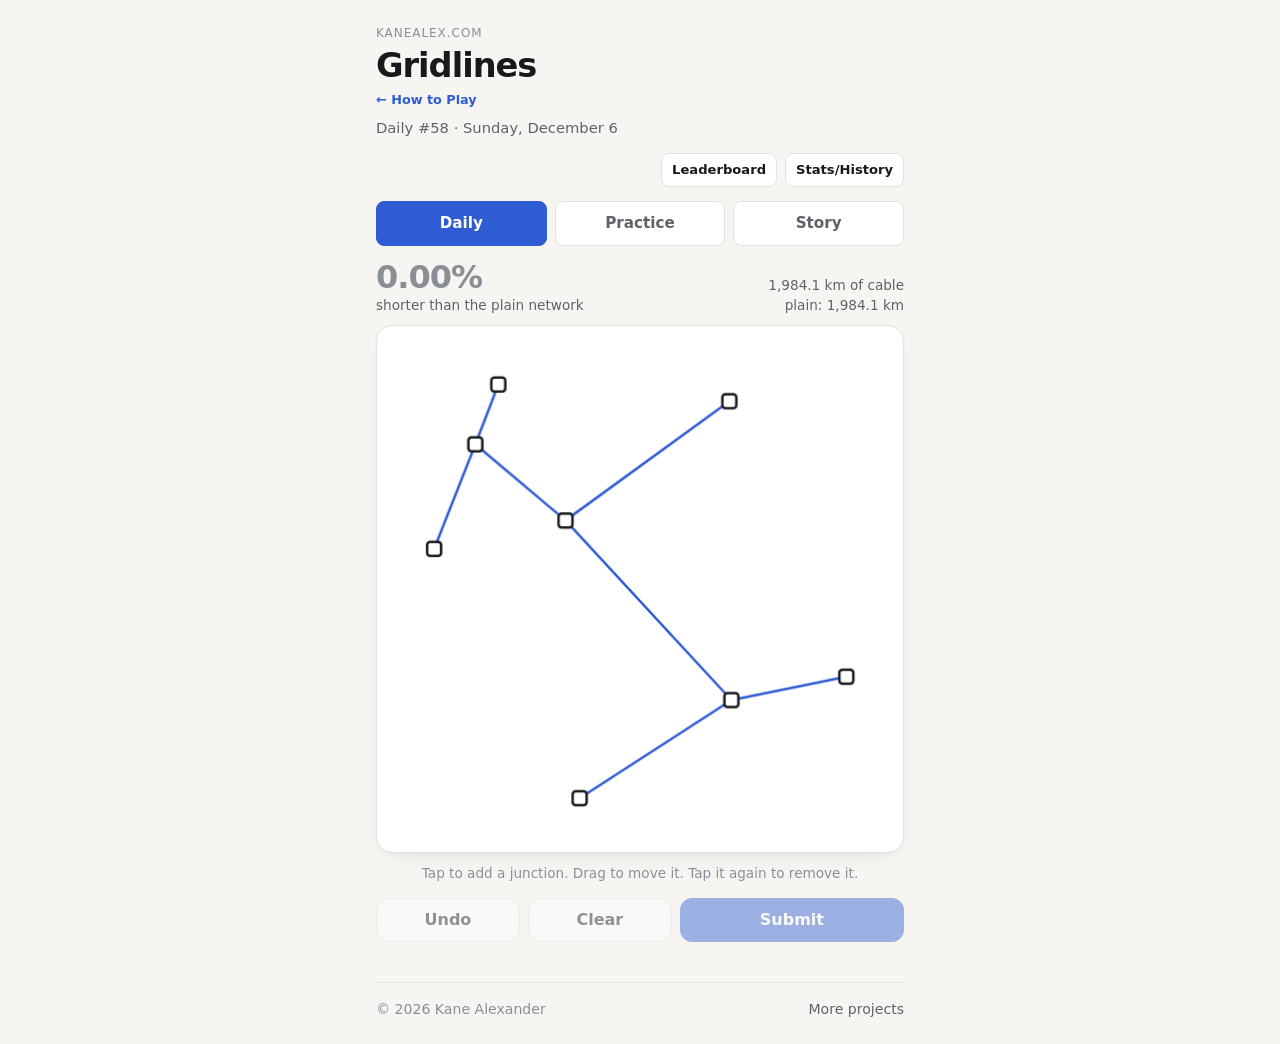
==== commit 65e1f596: "Daily / Practice / Story mode buttons, styled like Semantic Drift Co-Authored-By: Claude Opus 5.5 (1" ====
--- a/play.html
+++ b/play.html
@@ -39,8 +39,8 @@
 
   <nav class="modes" role="tablist" aria-label="Mode">
     <button role="tab" id="modeDaily" data-mode="daily" aria-selected="true">Daily</button>
+    <button role="tab" id="modeVersus" data-mode="versus" aria-selected="false">Practice</button>
     <button role="tab" id="modeStory" data-mode="story" aria-selected="false">Story</button>
-    <button role="tab" id="modeVersus" data-mode="versus" aria-selected="false">vs Algorithm</button>
   </nav>
 
   <section class="mode-bar" id="storyBar" hidden>
@@ -125,7 +125,7 @@
     <div class="cal-legend" id="calLegend"></div>
     <p class="section-label">Story</p>
     <div class="stats" id="storyStats"></div>
-    <p class="section-label">vs Algorithm</p>
+    <p class="section-label">Practice vs the algorithm</p>
     <div class="stats" id="versusStats"></div>
     <p class="muted small">Saved on this device.</p>
   </form>
--- a/style.css
+++ b/style.css
@@ -51,15 +51,16 @@
 .icon-btn:hover { border-color: var(--border-strong); }
 .icon-btn svg { width: 20px; height: 20px; fill: none; stroke: currentColor; stroke-width: 1.8; stroke-linecap: round; stroke-linejoin: round; }
 
-.modes {
-  display: inline-flex; padding: 3px; gap: 2px; margin-bottom: 14px;
-  background: var(--card); border: 1px solid var(--border); border-radius: 12px;
-}
+/* Mode buttons, laid out like Semantic Drift's Daily / Practice / Duel tabs. */
+.modes { display: flex; gap: 8px; margin-bottom: 14px; }
 .modes button {
-  border: 0; background: none; padding: 6px 16px; border-radius: 9px; cursor: pointer;
-  color: var(--muted); font-size: .92rem; font-weight: 600;
-}
-.modes button[aria-selected="true"] { background: var(--accent-soft); color: var(--accent); }
+  flex: 1; padding: 10px; border-radius: 8px; cursor: pointer;
+  background: var(--card); border: 1px solid var(--border); color: var(--muted);
+  font: inherit; font-size: .95rem; font-weight: 700;
+}
+.modes button:hover { border-color: var(--border-strong); }
+.modes button[aria-selected="true"] { background: var(--accent); border-color: var(--accent); color: #fff; }
+@media (prefers-color-scheme: dark) { .modes button[aria-selected="true"] { color: #0d1020; } }
 
 .mode-bar {
   display: flex; justify-content: space-between; align-items: center; gap: 10px; flex-wrap: wrap;
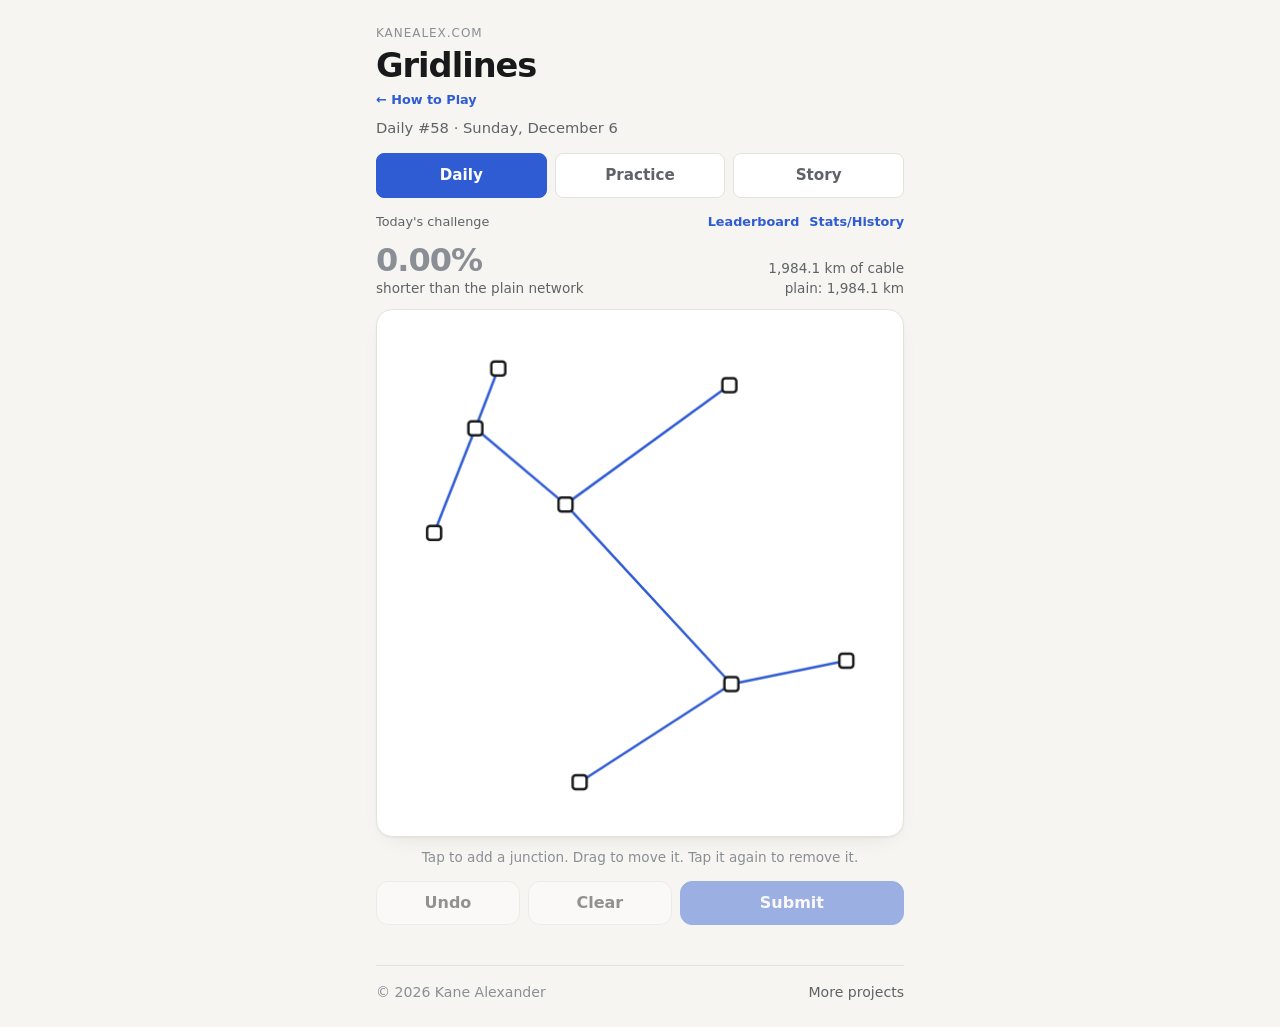
==== commit 7186d598: "Daily-only challenge row with Semantic Drift text links Co-Authored-By: Claude Opus 5.5 (1M context)" ====
--- a/play.html
+++ b/play.html
@@ -29,19 +29,20 @@
     </div>
   </header>
 
-  <div class="info-row">
-    <span id="streakBadge" class="streak"></span>
-    <span class="info-actions">
-      <button type="button" id="leaderboardBtn" class="toggle-btn">Leaderboard</button>
-      <button type="button" id="statsBtn" class="toggle-btn">Stats/History</button>
-    </span>
-  </div>
-
   <nav class="modes" role="tablist" aria-label="Mode">
     <button role="tab" id="modeDaily" data-mode="daily" aria-selected="true">Daily</button>
     <button role="tab" id="modeVersus" data-mode="versus" aria-selected="false">Practice</button>
     <button role="tab" id="modeStory" data-mode="story" aria-selected="false">Story</button>
   </nav>
+
+  <div class="info-row" id="dailyRow">
+    <span class="info-label">Today's challenge</span>
+    <span class="info-actions">
+      <span id="streakBadge" class="streak" hidden></span>
+      <button type="button" id="leaderboardBtn" class="toggle-btn">Leaderboard</button>
+      <button type="button" id="statsBtn" class="toggle-btn">Stats/History</button>
+    </span>
+  </div>
 
   <section class="mode-bar" id="storyBar" hidden>
     <div class="mode-bar-main">
--- a/style.css
+++ b/style.css
@@ -218,17 +218,14 @@
 :focus-visible { outline: 2px solid var(--accent); outline-offset: 2px; }
 @media (prefers-reduced-motion: reduce) { * { transition: none !important; } }
 
-/* Streak + Leaderboard + Stats/History row, laid out like Semantic Drift's. */
-.info-row { display: flex; justify-content: space-between; align-items: center; flex-wrap: wrap; gap: 6px 12px; margin: 0 0 14px; }
-.info-actions { display: flex; gap: 8px; align-items: center; margin-left: auto; }
+/* "Today's challenge" row with the streak, Leaderboard and Stats/History,
+   shown on Daily only, the same as Semantic Drift. */
+.info-row { display: flex; justify-content: space-between; align-items: center; flex-wrap: wrap; gap: 6px 10px; margin: 0 0 12px; }
+.info-label { font-size: .8rem; color: var(--muted); }
+.info-actions { display: flex; gap: 10px; align-items: center; margin-left: auto; }
 .streak { font-size: .85rem; color: var(--muted); white-space: nowrap; }
 .toggle-btn {
-  border: 1px solid var(--border); background: var(--card); color: var(--fg); border-radius: 8px;
-  padding: 6px 10px; font: inherit; font-size: .82rem; font-weight: 600; cursor: pointer; white-space: nowrap;
-}
-.toggle-btn:hover { border-color: var(--border-strong); }
-@media (max-width: 400px) {
-  .info-actions { gap: 6px; }
-  .streak { font-size: .78rem; }
-  .toggle-btn { padding: 5px 8px; font-size: .76rem; }
-}
+  background: transparent; border: 0; padding: 0; margin: 0; font-family: inherit;
+  font-size: .8rem; font-weight: 700; color: var(--accent); cursor: pointer; white-space: nowrap;
+}
+.toggle-btn:hover { text-decoration: underline; }
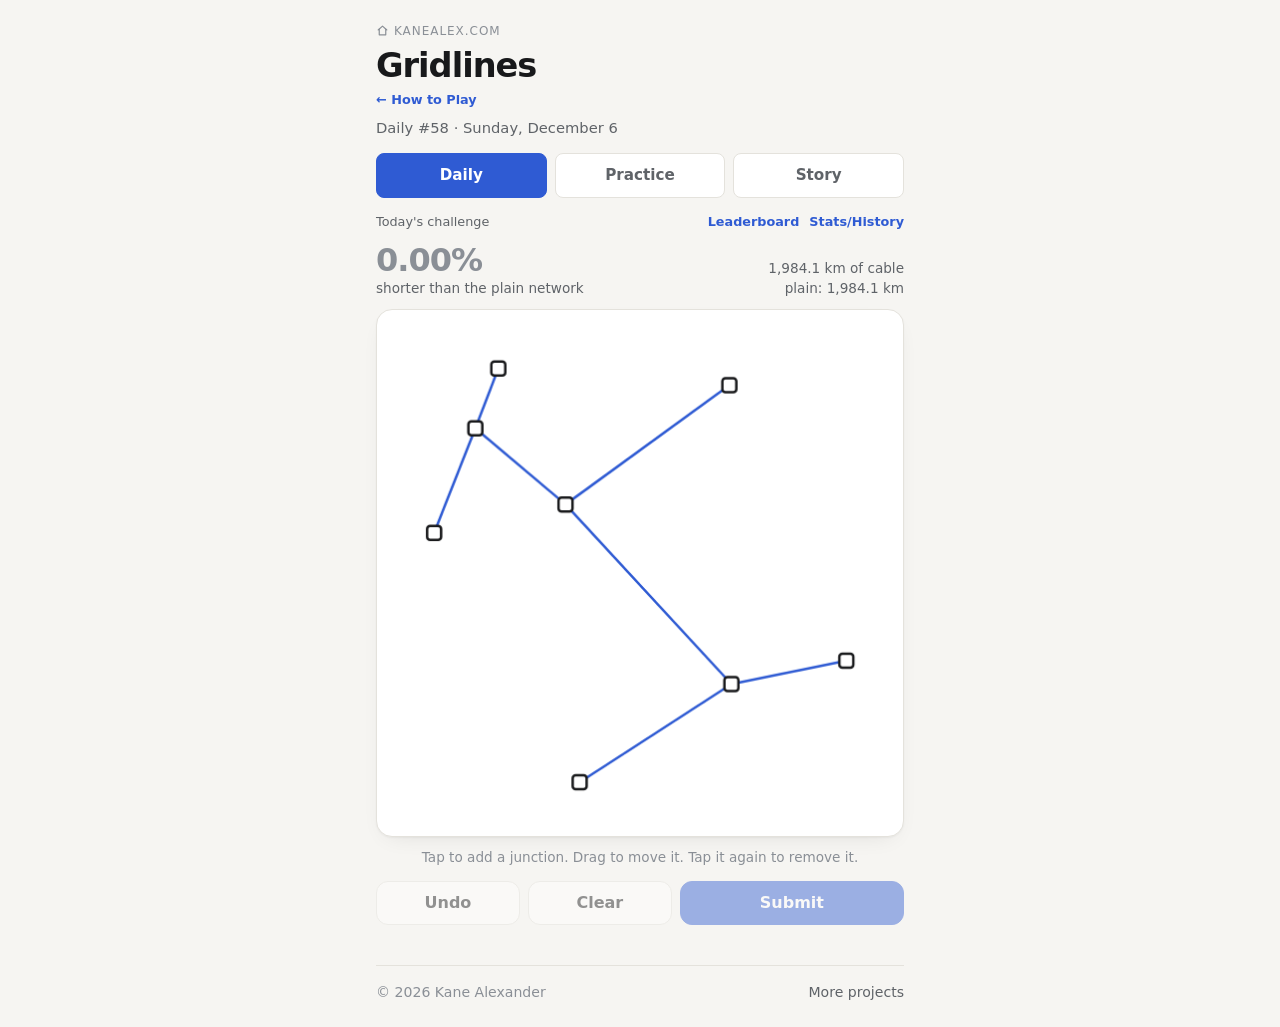
==== commit 9e0c9abd: "Add a link back to kanealex.com Co-Authored-By: Claude Opus 5.5 (1M context) <noreply@anthropic.com>" ====
--- a/play.html
+++ b/play.html
@@ -22,7 +22,7 @@
 <main>
   <header class="top">
     <div>
-      <a class="home" href="https://kanealex.com">kanealex.com</a>
+      <a class="home" href="https://kanealex.com" title="More projects at kanealex.com"><svg viewBox="0 0 24 24" aria-hidden="true"><path d="M4 11l8-7 8 7"/><path d="M6 9.5V20h12V9.5"/></svg>kanealex.com</a>
       <h1>Gridlines</h1>
       <a href="index.html" id="howToPlayLink">&larr; How to Play</a>
       <p class="sub" id="subtitle">&nbsp;</p>
--- a/style.css
+++ b/style.css
@@ -34,10 +34,13 @@
 }
 
 .top { display: flex; justify-content: space-between; align-items: flex-start; gap: 12px; margin-bottom: 14px; }
+/* Link back to kanealex.com, the same on every app. */
 .home {
+  display: inline-flex; align-items: center; gap: 5px;
   font-size: .75rem; letter-spacing: .08em; text-transform: uppercase;
   color: var(--faint); text-decoration: none;
 }
+.home svg { width: 13px; height: 13px; fill: none; stroke: currentColor; stroke-width: 2.2; stroke-linecap: round; stroke-linejoin: round; margin-top: -1px; }
 .home:hover { color: var(--fg); }
 h1 { font-size: clamp(1.6rem, 6vw, 2.1rem); line-height: 1.1; margin: 4px 0 2px; letter-spacing: -0.03em; }
 #howToPlayLink { display: inline-block; margin: 2px 0 8px; font-size: .8rem; font-weight: 700; color: var(--accent); text-decoration: none; }
